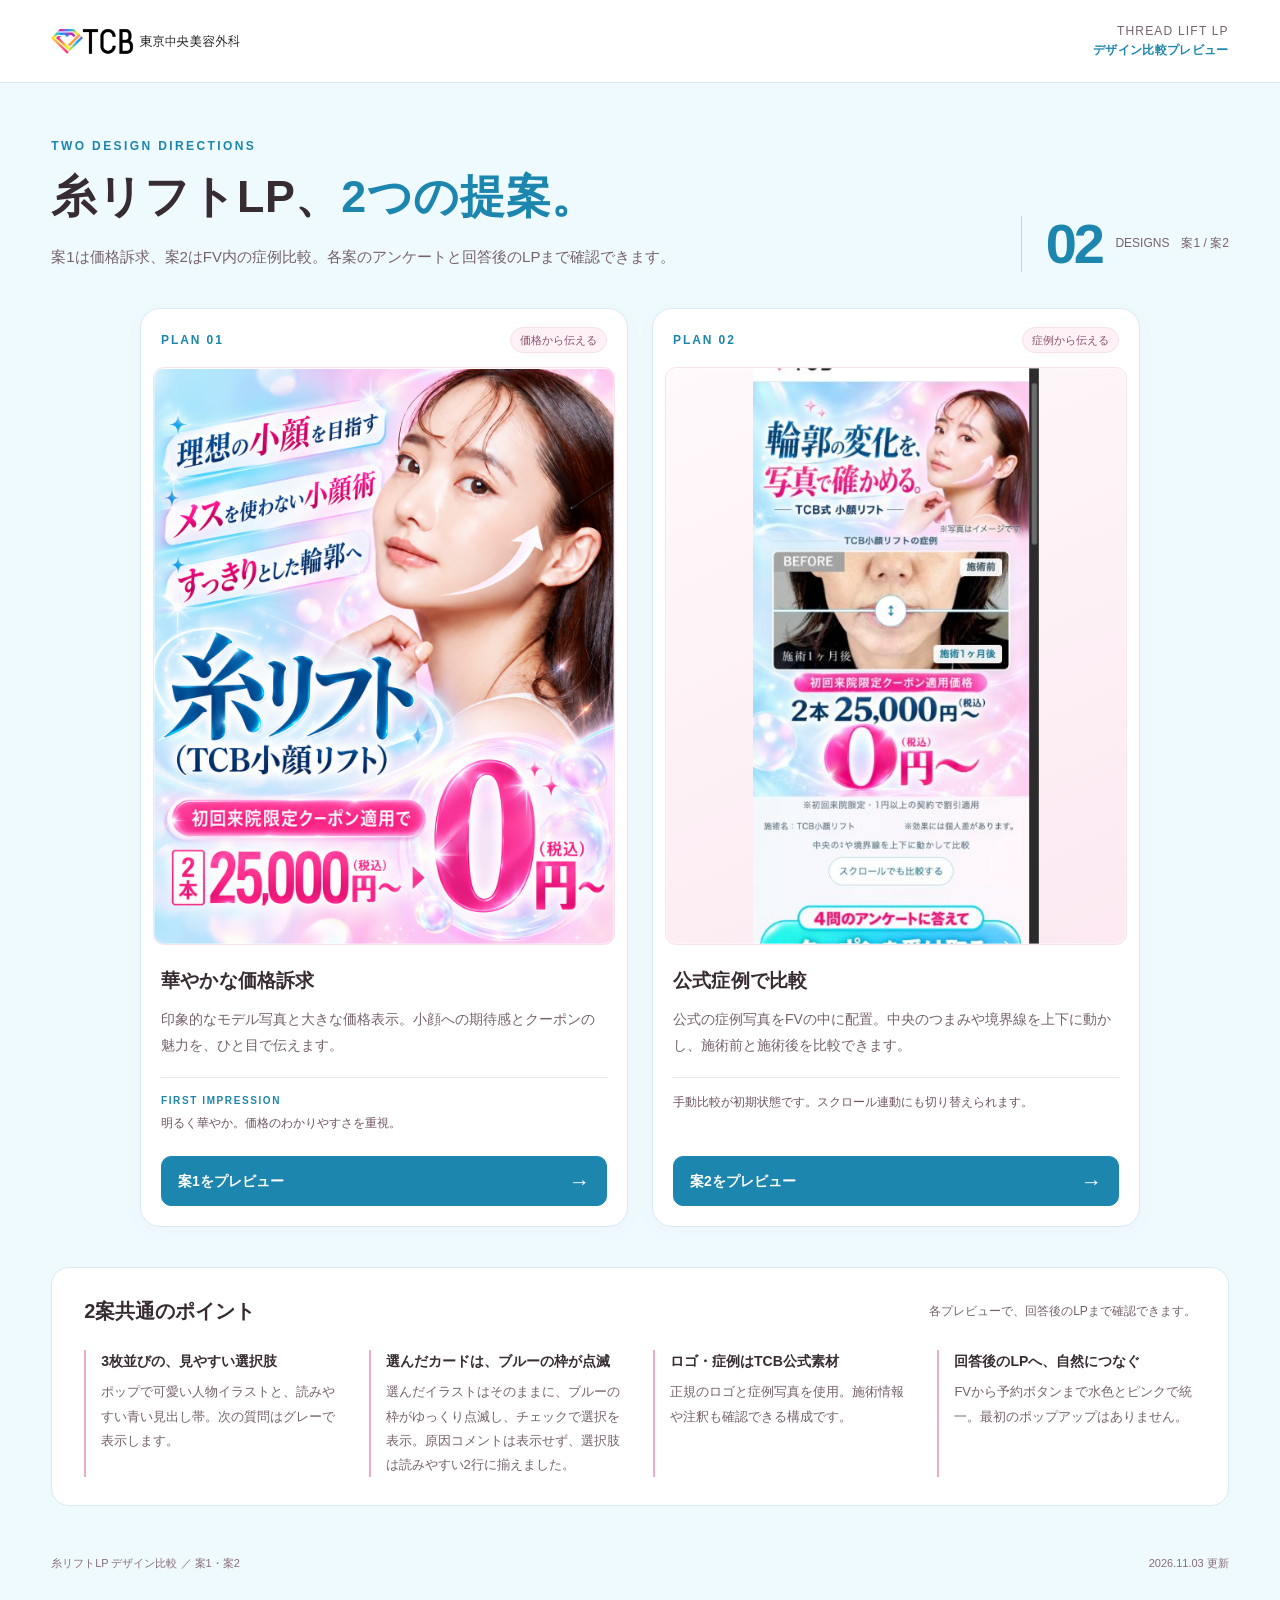
==== index.html @ ddf049f9 "Publish thread lift LP plans 1 and 2 with manual case comparison" ====
<!DOCTYPE html>

<html lang="ja">
<head>
<meta charset="utf-8"/>
<meta content="width=device-width, initial-scale=1" name="viewport"/>
<meta content="TCB小顔リフトLPの案1と案2を比較できます。案2の症例は手動で上下に動かして比較できます。" name="description"/>
<title>糸リフトLP｜案1・案2のプレビュー</title>
<style>
    :root{color-scheme:light;--ink:#382c33;--muted:#75616c;--pink:#1c86ae;--line:#d8eaf2;--paper:#fff;--wash:#effaff}
    *{box-sizing:border-box}html{scroll-behavior:smooth}body{margin:0;background:var(--wash);color:var(--ink);font-family:-apple-system,BlinkMacSystemFont,"Hiragino Kaku Gothic ProN","Yu Gothic",Meiryo,sans-serif;-webkit-font-smoothing:antialiased}a{color:inherit}img{display:block;max-width:100%}.wrap{width:min(1440px,100%);margin-inline:auto;padding-inline:clamp(20px,4vw,64px)}
    .topbar{border-bottom:1px solid var(--line);background:#fff}.topbar .wrap{display:flex;justify-content:space-between;align-items:center;gap:20px;min-height:82px}.brand{width:190px;height:auto}.review-label{font-size:12px;line-height:1.6;letter-spacing:.1em;color:var(--muted);text-align:right}.review-label span{display:block;color:var(--pink);font-weight:700;letter-spacing:.03em}
    .intro{padding-block:56px 36px;display:flex;align-items:flex-end;justify-content:space-between;gap:24px}.eyebrow{margin:0 0 13px;color:var(--pink);font-size:12px;font-weight:700;letter-spacing:.2em}h1{font-size:clamp(29px,3.5vw,48px);line-height:1.35;letter-spacing:.015em;margin:0 0 17px}h1 span{color:var(--pink)}.lead{max-width:650px;margin:0;color:var(--muted);font-size:15px;line-height:1.9}.plan-count{flex:0 0 auto;display:flex;align-items:center;gap:14px;border-left:1px solid #e3c6d3;padding-left:24px;color:var(--pink)}.plan-count strong{font-size:56px;line-height:1;font-weight:600;letter-spacing:-.06em}.plan-count span{font-size:12px;line-height:1.8;color:var(--muted)}
    .grid{display:grid;grid-template-columns:repeat(2,minmax(0,1fr));gap:24px;padding-bottom:40px}.card{background:var(--paper);border:1px solid var(--line);border-radius:20px;overflow:hidden;display:flex;flex-direction:column;box-shadow:0 5px 18px #7b365508;transition:box-shadow .2s,transform .2s}.card:hover{box-shadow:0 12px 30px #7b365514;transform:translateY(-3px)}.card-top{padding:18px 20px 14px;display:flex;align-items:center;justify-content:space-between;gap:8px}.plan-number{font-size:12px;letter-spacing:.16em;color:var(--pink);font-weight:800}.tag{font-size:11px;line-height:1.5;color:#87516a;background:#fff1f6;border:1px solid #f5dfe8;padding:4px 9px;border-radius:20px}.preview{display:block;position:relative;aspect-ratio:4/5;margin:0 12px;overflow:hidden;border:1px solid #f6e6ec;border-radius:11px;background:linear-gradient(155deg,#fff9fb,#fce9f1);text-decoration:none}.preview img{width:100%;height:100%;object-fit:contain}.preview::after{content:"";position:absolute;inset:0;border:1px solid #fff6;border-radius:inherit;pointer-events:none}.card-body{display:flex;flex-direction:column;flex:1;padding:22px 20px 20px}.card h2{font-size:clamp(19px,1.5vw,23px);line-height:1.45;letter-spacing:.01em;margin:0 0 12px}.description{margin:0 0 18px;color:var(--muted);font-size:14px;line-height:1.85;min-height:5.55em}.point{border-top:1px solid #f0e5ea;padding-top:14px;margin:0 0 22px;font-size:12px;line-height:1.75;color:#6f5362}.point b{display:block;color:var(--pink);font-size:10px;letter-spacing:.16em;margin-bottom:4px}.open{display:flex;align-items:center;justify-content:space-between;gap:12px;min-height:50px;margin-top:auto;padding:12px 16px;border:1px solid var(--pink);border-radius:10px;text-decoration:none;background:var(--pink);color:#fff;font-size:14px;font-weight:700;line-height:1.5;transition:background .2s}.open:hover{background:#972151}.open span{font-size:21px;font-weight:400;line-height:1}
    .common{background:#fff;border:1px solid var(--line);border-radius:18px;padding:28px 32px;margin-bottom:48px}.common-heading{display:flex;align-items:center;justify-content:space-between;gap:16px;margin-bottom:24px}.common h2{font-size:20px;margin:0;line-height:1.5}.common-heading p{margin:0;color:var(--muted);font-size:12px}.common-grid{display:grid;grid-template-columns:repeat(4,minmax(0,1fr));gap:26px}.common-item{padding-left:15px;border-left:2px solid #edabc7}.common-item h3{margin:0 0 8px;font-size:14px;line-height:1.6}.common-item p{margin:0;color:var(--muted);font-size:13px;line-height:1.85}.foot{display:flex;justify-content:space-between;gap:15px;padding-bottom:28px;color:#876d79;font-size:11px;line-height:1.7}.foot p{margin:0}a:focus-visible{outline:3px solid #248d9a;outline-offset:4px}
    @media(min-width:1181px){.description{min-height:7.4em}.point{min-height:6.2em}}
    @media(max-width:1180px){.grid{grid-template-columns:repeat(2,minmax(0,1fr));gap:24px}.preview{aspect-ratio:4/5}.card h2{font-size:24px}.description{min-height:3.7em}.point{min-height:4.5em}.card-body{padding:24px}.common-grid{grid-template-columns:repeat(2,minmax(0,1fr));gap:26px 32px}.intro{padding-top:42px}}
    @media(max-width:600px){.topbar .wrap{min-height:69px}.brand{width:155px}.review-label{font-size:10px}.intro{display:block;padding-block:34px 28px}.eyebrow{font-size:10px;margin-bottom:12px}h1{font-size:29px}.lead{font-size:14px}.plan-count{display:none}.grid{grid-template-columns:1fr;gap:24px;padding-bottom:30px}.card{border-radius:17px}.card-top{padding:17px 20px 14px}.preview{aspect-ratio:4/5}.card-body{padding:22px}.card h2{font-size:23px}.description{min-height:0;margin-bottom:16px}.point{min-height:0;margin-bottom:20px}.open{font-size:15px;min-height:53px}.common{padding:24px 20px;margin-bottom:28px}.common-heading{display:block;margin-bottom:24px}.common-heading p{margin-top:7px}.common-grid{grid-template-columns:1fr;gap:23px}.foot{display:block}.foot p+p{margin-top:5px}}
    @media(prefers-reduced-motion:reduce){html{scroll-behavior:auto}.card,.open{transition:none}.card:hover{transform:none}}
  
@media(min-width:1181px){.grid{max-width:1000px;margin-inline:auto}.preview{aspect-ratio:4/5}.description,.point{min-height:0}}
</style>
</head>
<body>
<header class="topbar">
<div class="wrap">
<img alt="TCB 東京中央美容外科" class="brand" height="47" src="assets/tcb-official-logo.webp" width="315"/>
<div class="review-label">THREAD LIFT LP<span>デザイン比較プレビュー</span></div>
</div>
</header>
<main class="wrap">
<section aria-labelledby="page-title" class="intro">
<div>
<p class="eyebrow">TWO DESIGN DIRECTIONS</p>
<h1 id="page-title">糸リフトLP、<span>2つの提案。</span></h1>
<p class="lead">案1は価格訴求、案2はFV内の症例比較。各案のアンケートと回答後のLPまで確認できます。</p>
</div>
<div aria-hidden="true" class="plan-count"><strong>02</strong><span>DESIGNS　案1 / 案2</span></div>
</section>
<section aria-label="2案の比較" class="grid">
<article class="card">
<div class="card-top"><span class="plan-number">PLAN 01</span><span class="tag">価格から伝える</span></div>
<a aria-label="案1 華やかな価格訴求のプレビューを開く" class="preview" href="plan1.html"><img alt="水色とピンクの光沢感に、モデル写真と大きな価格を組み合わせた案1" fetchpriority="high" height="1402" src="assets/art-fv-plan1-juno-v1.png" width="1122"/></a>
<div class="card-body"><h2>華やかな価格訴求</h2><p class="description">印象的なモデル写真と大きな価格表示。小顔への期待感とクーポンの魅力を、ひと目で伝えます。</p><p class="point"><b>FIRST IMPRESSION</b>明るく華やか。価格のわかりやすさを重視。</p><a class="open" href="plan1.html">案1をプレビュー<span aria-hidden="true">→</span></a></div>
</article>
<article class="card">
<div class="card-top"><span class="plan-number">PLAN 02</span><span class="tag">症例から伝える</span></div>
<a aria-label="案2 公式症例で比較のプレビューを開く" class="preview" href="plan2.html"><img alt="FV内に手動の症例比較を組み込んだ案2" src="assets/preview-plan2.png"/></a>
<div class="card-body"><h2>公式症例で比較</h2><p class="description">公式の症例写真をFVの中に配置。中央のつまみや境界線を上下に動かし、施術前と施術後を比較できます。</p><p class="point">手動比較が初期状態です。スクロール連動にも切り替えられます。</p><a class="open" href="plan2.html">案2をプレビュー<span aria-hidden="true">→</span></a></div>
</article>


</section>
<section aria-labelledby="common-title" class="common">
<div class="common-heading"><h2 id="common-title">2案共通のポイント</h2><p>各プレビューで、回答後のLPまで確認できます。</p></div>
<div class="common-grid">
<div class="common-item"><h3>3枚並びの、見やすい選択肢</h3><p>ポップで可愛い人物イラストと、読みやすい青い見出し帯。次の質問はグレーで表示します。</p></div>
<div class="common-item"><h3>選んだカードは、ブルーの枠が点滅</h3><p>選んだイラストはそのままに、ブルーの枠がゆっくり点滅し、チェックで選択を表示。原因コメントは表示せず、選択肢は読みやすい2行に揃えました。</p></div>
<div class="common-item"><h3>ロゴ・症例はTCB公式素材</h3><p>正規のロゴと症例写真を使用。施術情報や注釈も確認できる構成です。</p></div>
<div class="common-item"><h3>回答後のLPへ、自然につなぐ</h3><p>FVから予約ボタンまで水色とピンクで統一。最初のポップアップはありません。</p></div>
</div>
</section>
<footer class="foot"><p>糸リフトLP デザイン比較 ／ 案1・案2</p><p>2026.11.03 更新</p></footer>
</main>
</body>
</html>
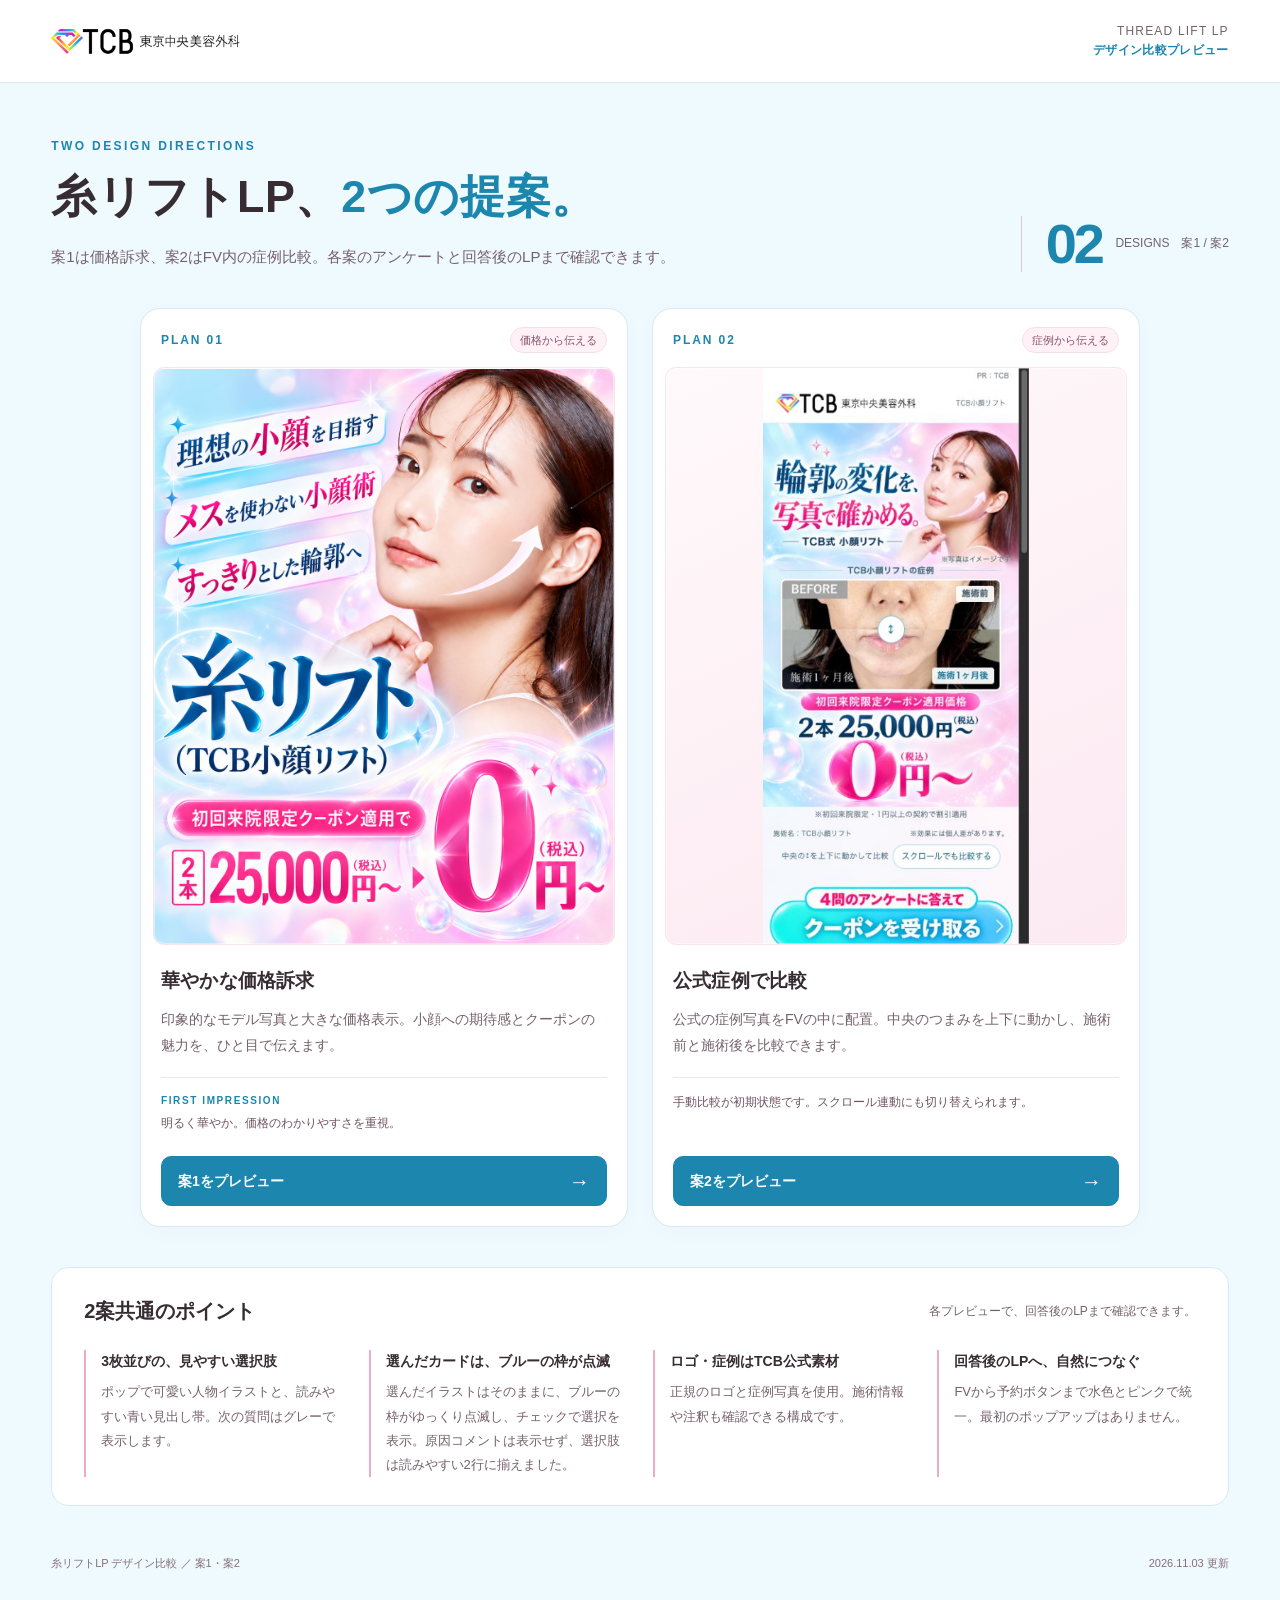
==== commit ae9fdde1: "Remove horizontal lines from the manual case comparison" ====
--- a/index.html
+++ b/index.html
@@ -46,7 +46,7 @@
 <article class="card">
 <div class="card-top"><span class="plan-number">PLAN 02</span><span class="tag">症例から伝える</span></div>
 <a aria-label="案2 公式症例で比較のプレビューを開く" class="preview" href="plan2.html"><img alt="FV内に手動の症例比較を組み込んだ案2" src="assets/preview-plan2.png"/></a>
-<div class="card-body"><h2>公式症例で比較</h2><p class="description">公式の症例写真をFVの中に配置。中央のつまみや境界線を上下に動かし、施術前と施術後を比較できます。</p><p class="point">手動比較が初期状態です。スクロール連動にも切り替えられます。</p><a class="open" href="plan2.html">案2をプレビュー<span aria-hidden="true">→</span></a></div>
+<div class="card-body"><h2>公式症例で比較</h2><p class="description">公式の症例写真をFVの中に配置。中央のつまみを上下に動かし、施術前と施術後を比較できます。</p><p class="point">手動比較が初期状態です。スクロール連動にも切り替えられます。</p><a class="open" href="plan2.html">案2をプレビュー<span aria-hidden="true">→</span></a></div>
 </article>
 
 
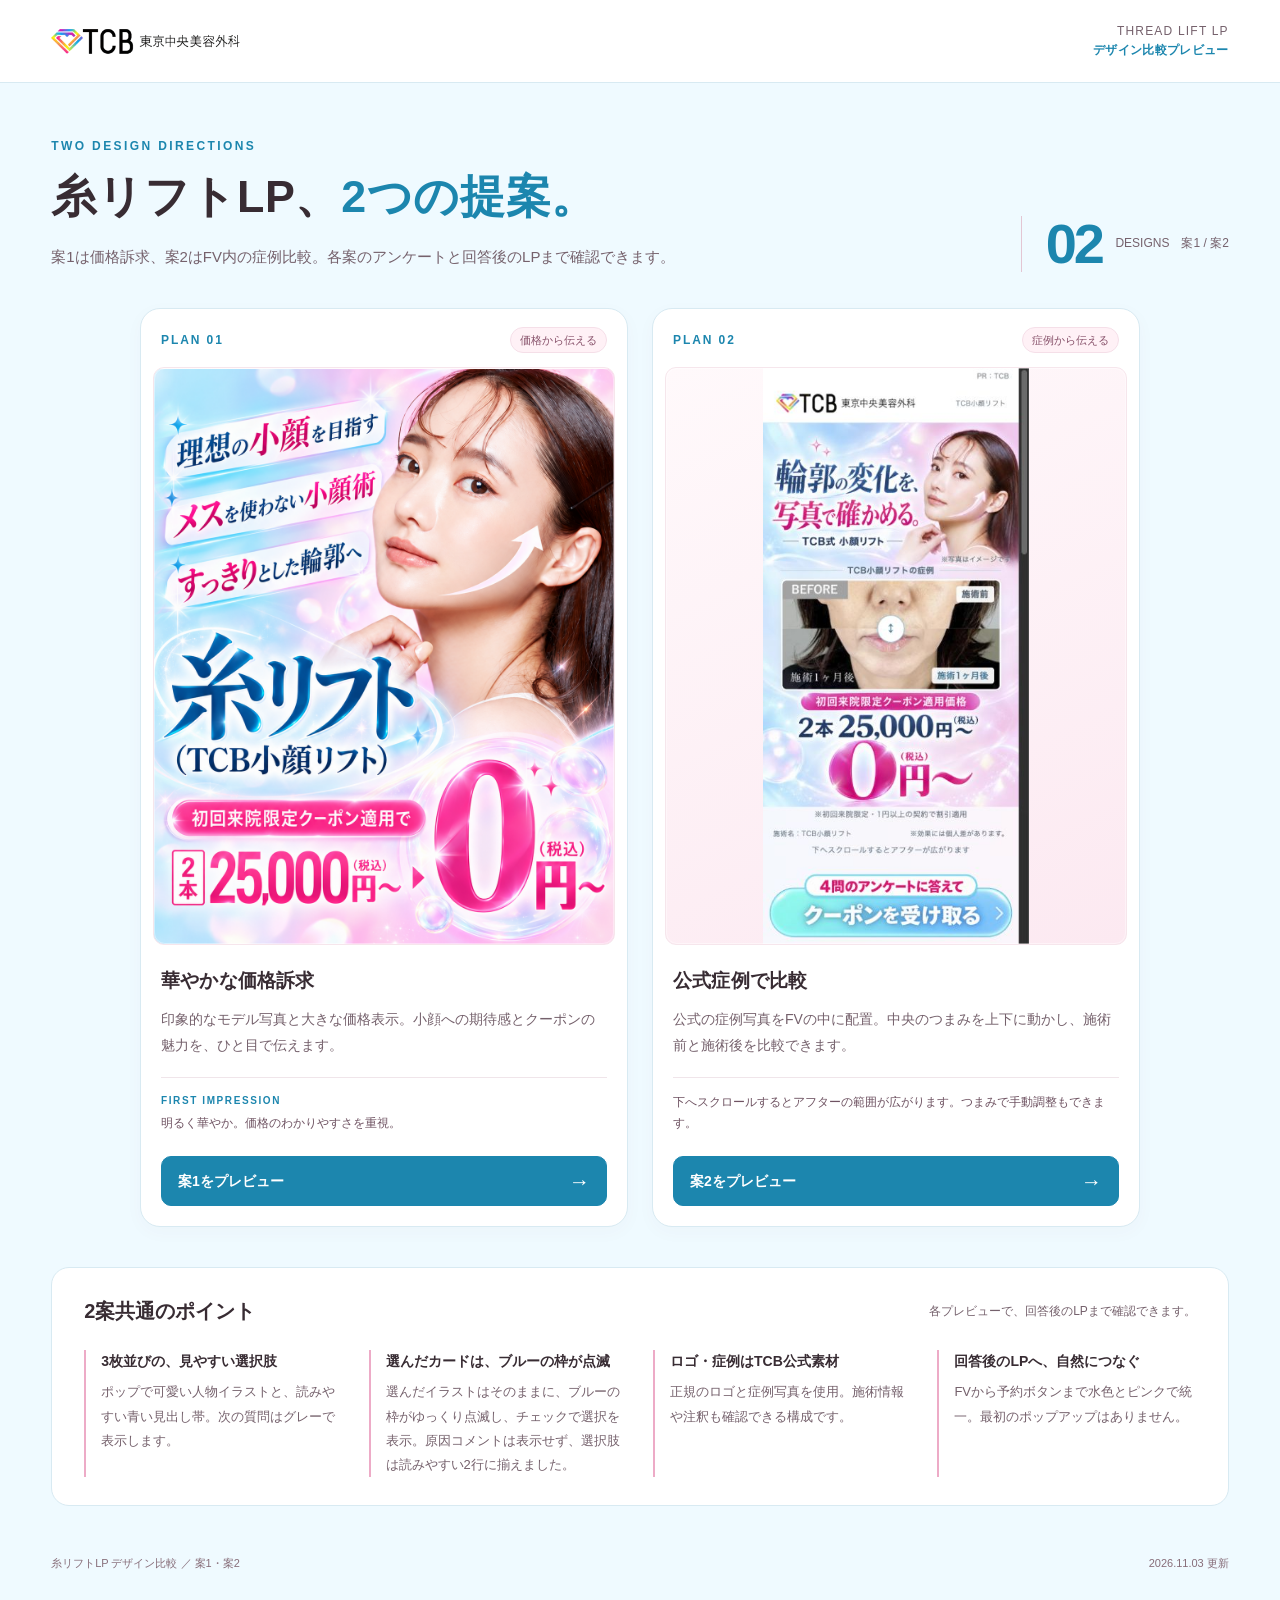
==== commit 6f26e127: "Reveal more of the after photo as visitors scroll down" ====
--- a/index.html
+++ b/index.html
@@ -46,7 +46,7 @@
 <article class="card">
 <div class="card-top"><span class="plan-number">PLAN 02</span><span class="tag">症例から伝える</span></div>
 <a aria-label="案2 公式症例で比較のプレビューを開く" class="preview" href="plan2.html"><img alt="FV内に手動の症例比較を組み込んだ案2" src="assets/preview-plan2.png"/></a>
-<div class="card-body"><h2>公式症例で比較</h2><p class="description">公式の症例写真をFVの中に配置。中央のつまみを上下に動かし、施術前と施術後を比較できます。</p><p class="point">手動比較が初期状態です。スクロール連動にも切り替えられます。</p><a class="open" href="plan2.html">案2をプレビュー<span aria-hidden="true">→</span></a></div>
+<div class="card-body"><h2>公式症例で比較</h2><p class="description">公式の症例写真をFVの中に配置。中央のつまみを上下に動かし、施術前と施術後を比較できます。</p><p class="point">下へスクロールするとアフターの範囲が広がります。つまみで手動調整もできます。</p><a class="open" href="plan2.html">案2をプレビュー<span aria-hidden="true">→</span></a></div>
 </article>
 
 
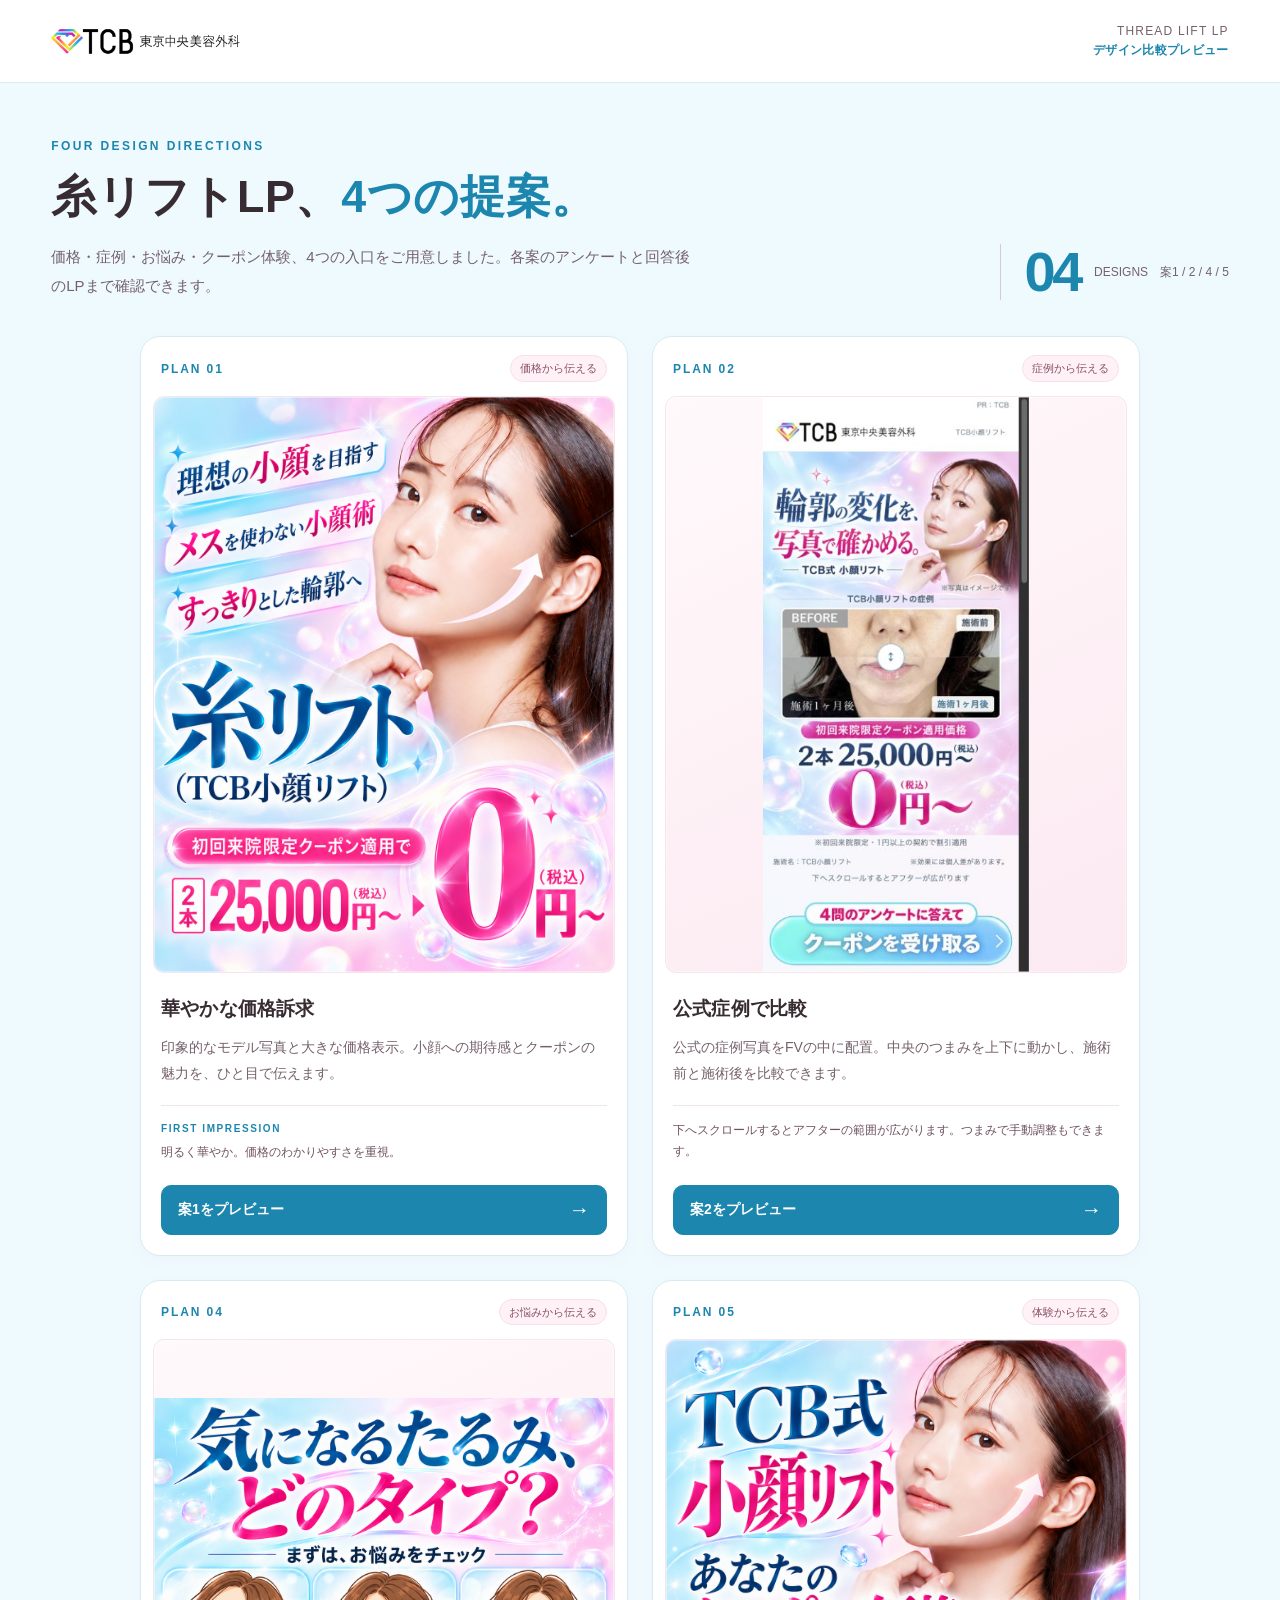
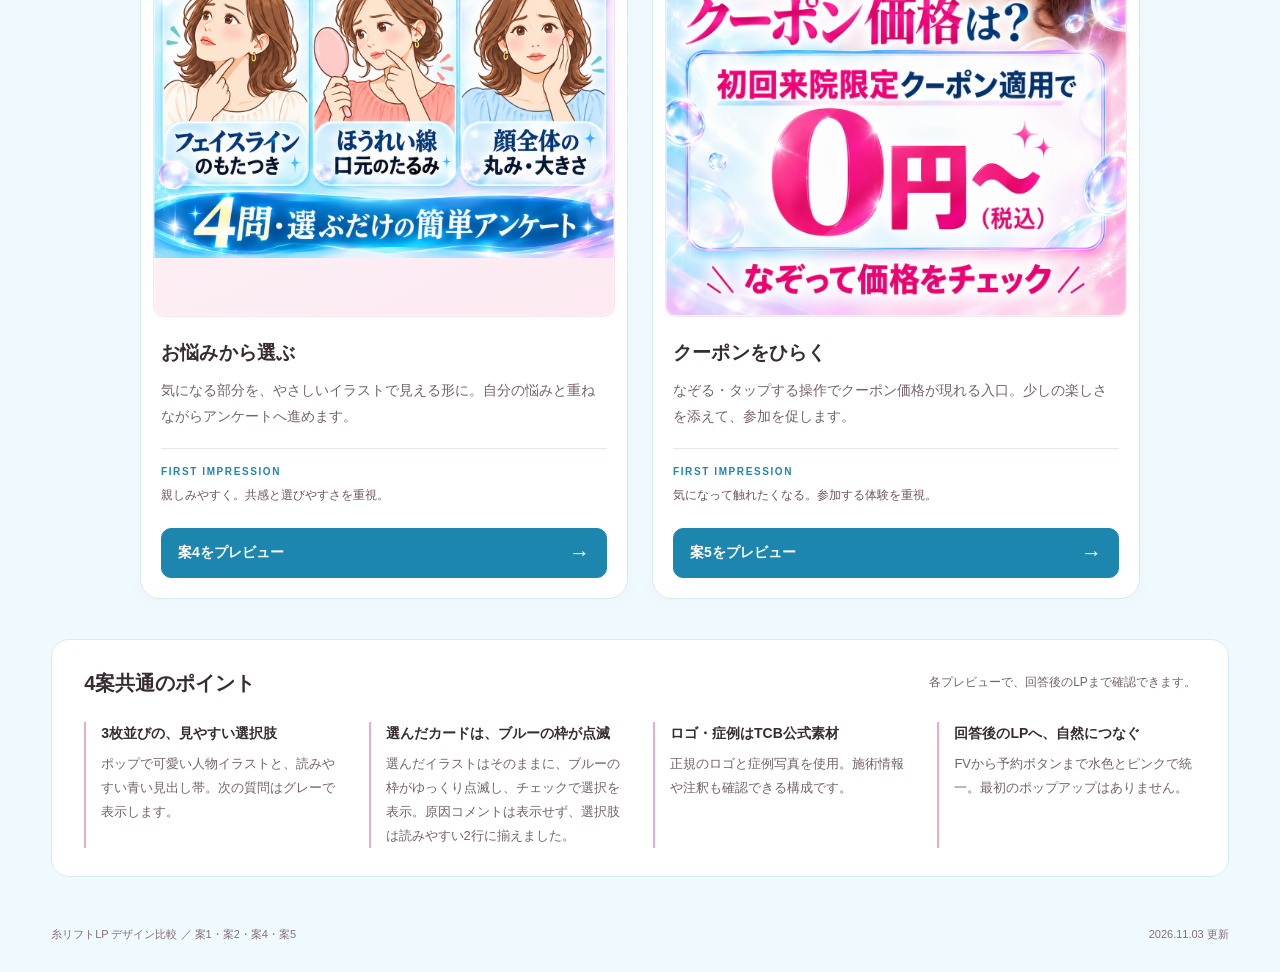
==== commit 6aa0324c: "Publish plans 4 and 5 and expand the comparison page to all four designs" ====
--- a/index.html
+++ b/index.html
@@ -4,8 +4,8 @@
 <head>
 <meta charset="utf-8"/>
 <meta content="width=device-width, initial-scale=1" name="viewport"/>
-<meta content="TCB小顔リフトLPの案1と案2を比較できます。案2の症例は手動で上下に動かして比較できます。" name="description"/>
-<title>糸リフトLP｜案1・案2のプレビュー</title>
+<meta content="TCB小顔リフトLPの案1・案2・案4・案5を比較できます。各案のアンケートと回答後のLPをご覧いただけます。" name="description"/>
+<title>糸リフトLP｜4案のプレビュー</title>
 <style>
     :root{color-scheme:light;--ink:#382c33;--muted:#75616c;--pink:#1c86ae;--line:#d8eaf2;--paper:#fff;--wash:#effaff}
     *{box-sizing:border-box}html{scroll-behavior:smooth}body{margin:0;background:var(--wash);color:var(--ink);font-family:-apple-system,BlinkMacSystemFont,"Hiragino Kaku Gothic ProN","Yu Gothic",Meiryo,sans-serif;-webkit-font-smoothing:antialiased}a{color:inherit}img{display:block;max-width:100%}.wrap{width:min(1440px,100%);margin-inline:auto;padding-inline:clamp(20px,4vw,64px)}
@@ -31,13 +31,13 @@
 <main class="wrap">
 <section aria-labelledby="page-title" class="intro">
 <div>
-<p class="eyebrow">TWO DESIGN DIRECTIONS</p>
-<h1 id="page-title">糸リフトLP、<span>2つの提案。</span></h1>
-<p class="lead">案1は価格訴求、案2はFV内の症例比較。各案のアンケートと回答後のLPまで確認できます。</p>
+<p class="eyebrow">FOUR DESIGN DIRECTIONS</p>
+<h1 id="page-title">糸リフトLP、<span>4つの提案。</span></h1>
+<p class="lead">価格・症例・お悩み・クーポン体験、4つの入口をご用意しました。各案のアンケートと回答後のLPまで確認できます。</p>
 </div>
-<div aria-hidden="true" class="plan-count"><strong>02</strong><span>DESIGNS　案1 / 案2</span></div>
+<div aria-hidden="true" class="plan-count"><strong>04</strong><span>DESIGNS　案1 / 2 / 4 / 5</span></div>
 </section>
-<section aria-label="2案の比較" class="grid">
+<section aria-label="4案の比較" class="grid">
 <article class="card">
 <div class="card-top"><span class="plan-number">PLAN 01</span><span class="tag">価格から伝える</span></div>
 <a aria-label="案1 華やかな価格訴求のプレビューを開く" class="preview" href="plan1.html"><img alt="水色とピンクの光沢感に、モデル写真と大きな価格を組み合わせた案1" fetchpriority="high" height="1402" src="assets/art-fv-plan1-juno-v1.png" width="1122"/></a>
@@ -48,11 +48,17 @@
 <a aria-label="案2 公式症例で比較のプレビューを開く" class="preview" href="plan2.html"><img alt="FV内に手動の症例比較を組み込んだ案2" src="assets/preview-plan2.png"/></a>
 <div class="card-body"><h2>公式症例で比較</h2><p class="description">公式の症例写真をFVの中に配置。中央のつまみを上下に動かし、施術前と施術後を比較できます。</p><p class="point">下へスクロールするとアフターの範囲が広がります。つまみで手動調整もできます。</p><a class="open" href="plan2.html">案2をプレビュー<span aria-hidden="true">→</span></a></div>
 </article>
-
-
-</section>
+<article class="card">
+<div class="card-top"><span class="plan-number">PLAN 04</span><span class="tag">お悩みから伝える</span></div>
+<a aria-label="案4 お悩みから選ぶのプレビューを開く" class="preview" href="plan4.html"><img alt="気になるたるみのタイプを人物イラストで伝える案4" height="1254" src="assets/art-fv-plan4-pop-v1.png" width="1254"/></a>
+<div class="card-body"><h2>お悩みから選ぶ</h2><p class="description">気になる部分を、やさしいイラストで見える形に。自分の悩みと重ねながらアンケートへ進めます。</p><p class="point"><b>FIRST IMPRESSION</b>親しみやすく。共感と選びやすさを重視。</p><a class="open" href="plan4.html">案4をプレビュー<span aria-hidden="true">→</span></a></div>
+</article><article class="card">
+<div class="card-top"><span class="plan-number">PLAN 05</span><span class="tag">体験から伝える</span></div>
+<a aria-label="案5 クーポンをひらくのプレビューを開く" class="preview" href="plan5.html"><img alt="クーポンをひらいて価格を確認する案5" height="1402" src="assets/art-fv-plan5-juno-v1.png" width="1122"/></a>
+<div class="card-body"><h2>クーポンをひらく</h2><p class="description">なぞる・タップする操作でクーポン価格が現れる入口。少しの楽しさを添えて、参加を促します。</p><p class="point"><b>FIRST IMPRESSION</b>気になって触れたくなる。参加する体験を重視。</p><a class="open" href="plan5.html">案5をプレビュー<span aria-hidden="true">→</span></a></div>
+</article></section>
 <section aria-labelledby="common-title" class="common">
-<div class="common-heading"><h2 id="common-title">2案共通のポイント</h2><p>各プレビューで、回答後のLPまで確認できます。</p></div>
+<div class="common-heading"><h2 id="common-title">4案共通のポイント</h2><p>各プレビューで、回答後のLPまで確認できます。</p></div>
 <div class="common-grid">
 <div class="common-item"><h3>3枚並びの、見やすい選択肢</h3><p>ポップで可愛い人物イラストと、読みやすい青い見出し帯。次の質問はグレーで表示します。</p></div>
 <div class="common-item"><h3>選んだカードは、ブルーの枠が点滅</h3><p>選んだイラストはそのままに、ブルーの枠がゆっくり点滅し、チェックで選択を表示。原因コメントは表示せず、選択肢は読みやすい2行に揃えました。</p></div>
@@ -60,7 +66,7 @@
 <div class="common-item"><h3>回答後のLPへ、自然につなぐ</h3><p>FVから予約ボタンまで水色とピンクで統一。最初のポップアップはありません。</p></div>
 </div>
 </section>
-<footer class="foot"><p>糸リフトLP デザイン比較 ／ 案1・案2</p><p>2026.11.03 更新</p></footer>
+<footer class="foot"><p>糸リフトLP デザイン比較 ／ 案1・案2・案4・案5</p><p>2026.11.03 更新</p></footer>
 </main>
 </body>
 </html>
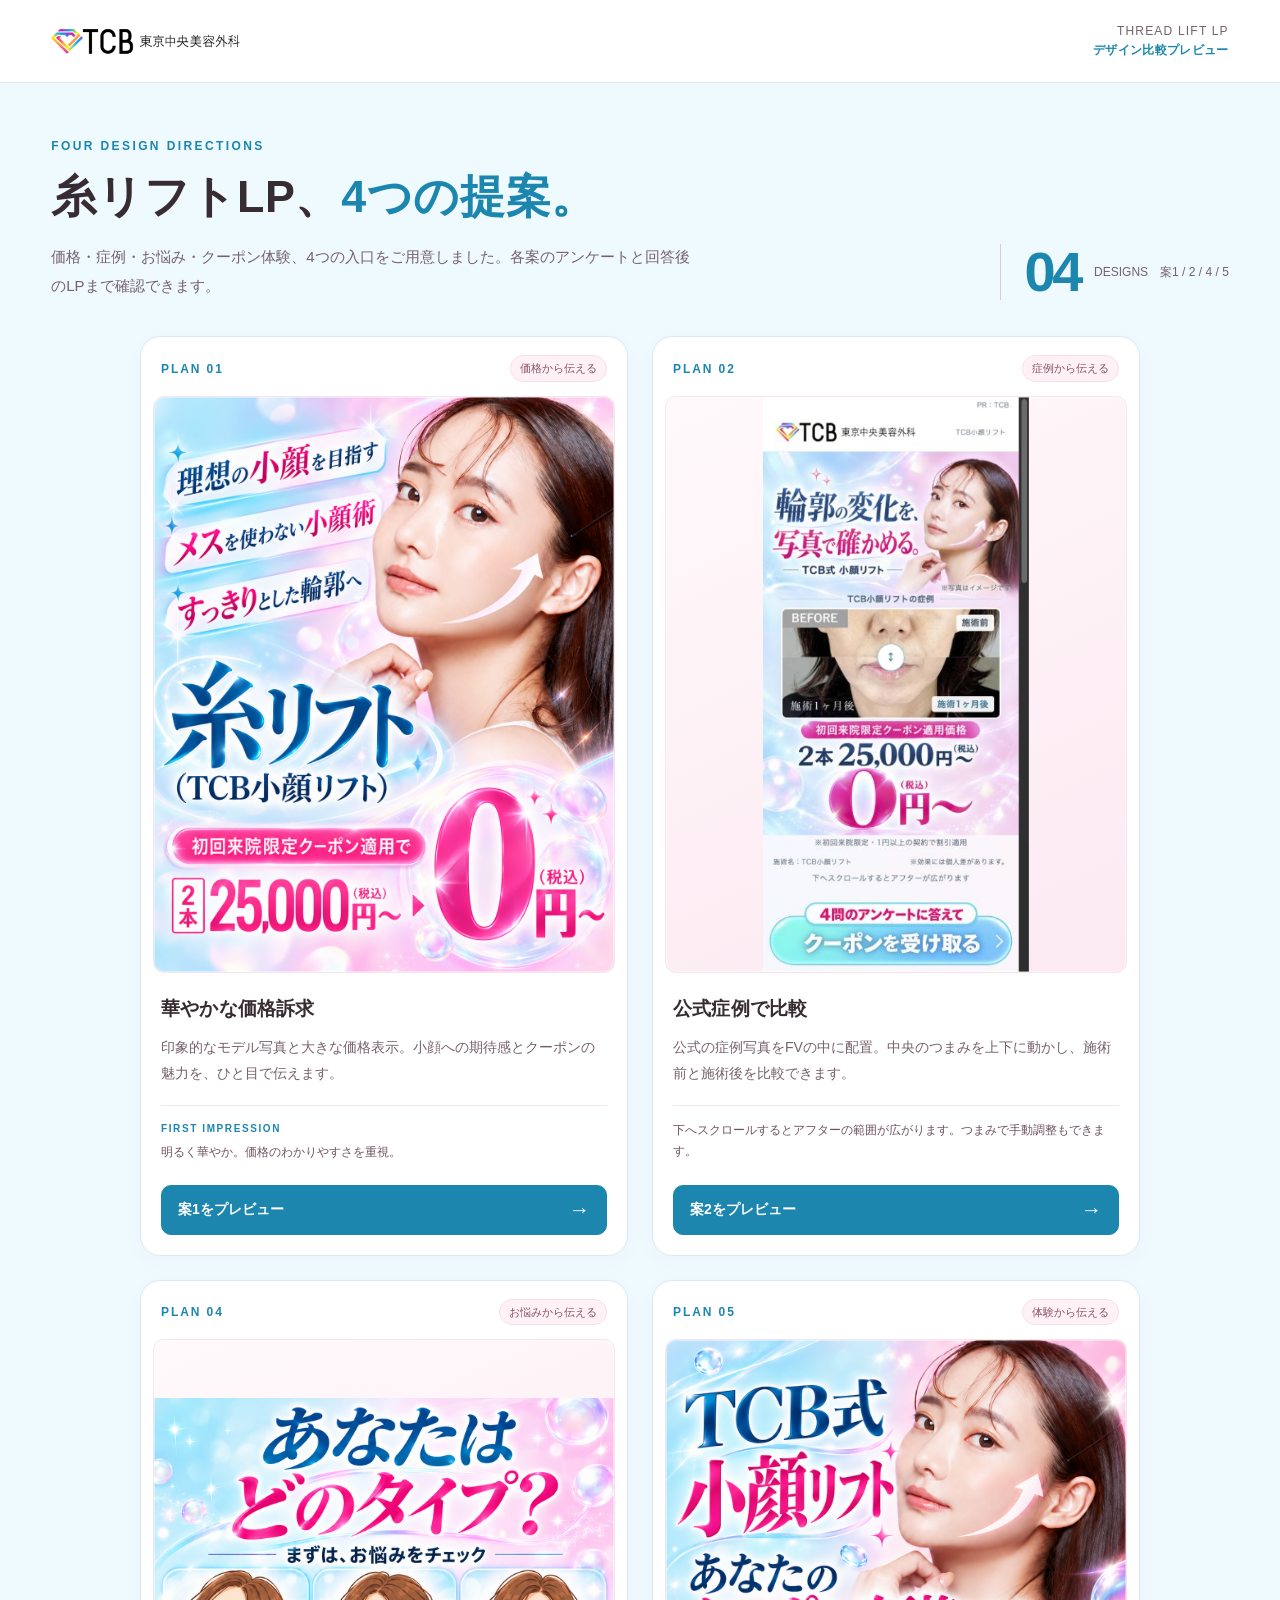
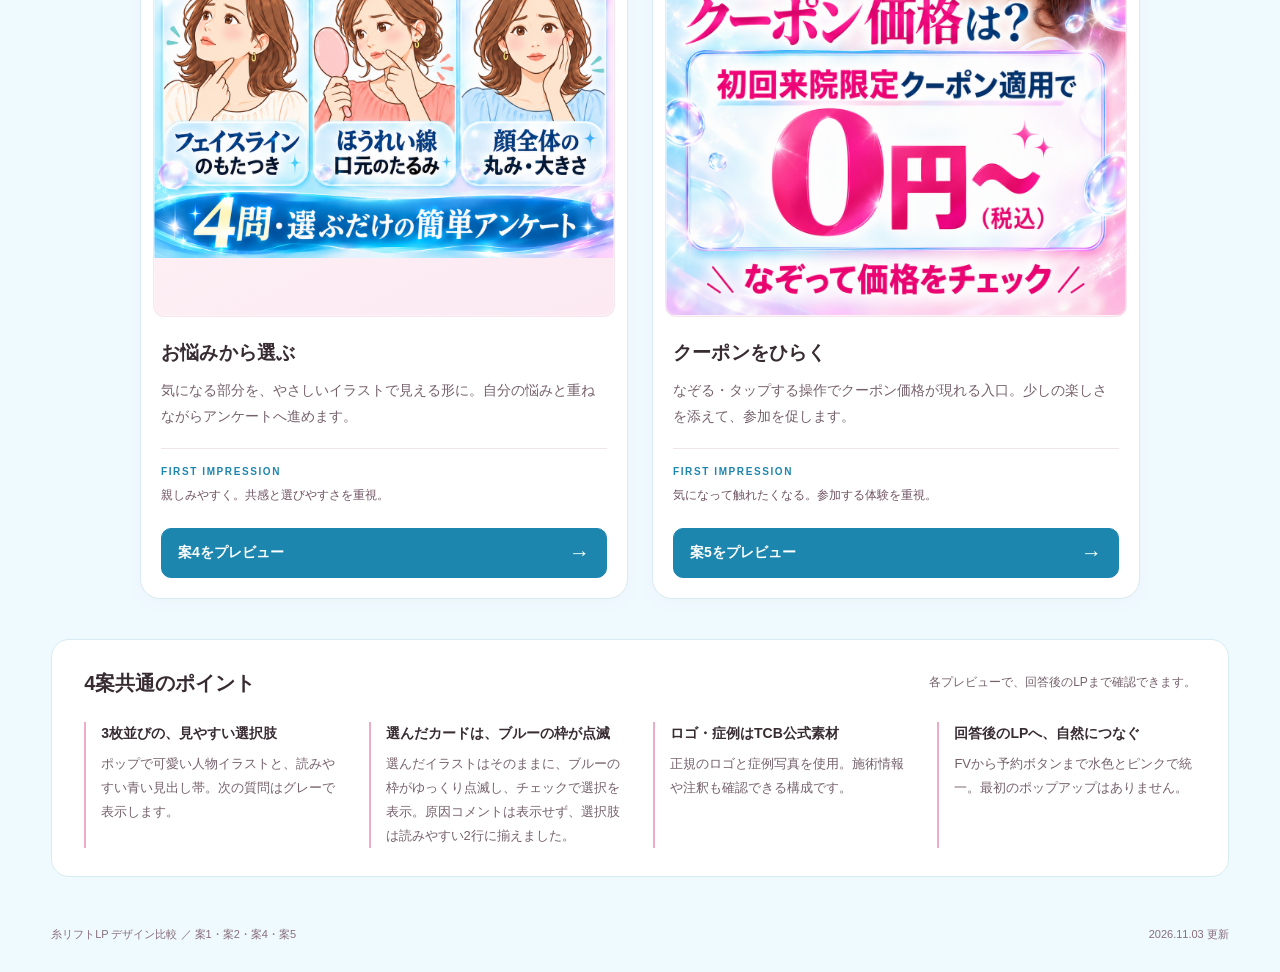
==== commit e076f249: "Change plan 4 hero headline to あなたはどのタイプ？" ====
--- a/index.html
+++ b/index.html
@@ -50,7 +50,7 @@
 </article>
 <article class="card">
 <div class="card-top"><span class="plan-number">PLAN 04</span><span class="tag">お悩みから伝える</span></div>
-<a aria-label="案4 お悩みから選ぶのプレビューを開く" class="preview" href="plan4.html"><img alt="気になるたるみのタイプを人物イラストで伝える案4" height="1254" src="assets/art-fv-plan4-pop-v1.png" width="1254"/></a>
+<a aria-label="案4 お悩みから選ぶのプレビューを開く" class="preview" href="plan4.html"><img alt="あなたはどのタイプ？ お悩みのタイプを人物イラストで伝える案4" height="1254" src="assets/art-fv-plan4-your-type-v2.png" width="1254"/></a>
 <div class="card-body"><h2>お悩みから選ぶ</h2><p class="description">気になる部分を、やさしいイラストで見える形に。自分の悩みと重ねながらアンケートへ進めます。</p><p class="point"><b>FIRST IMPRESSION</b>親しみやすく。共感と選びやすさを重視。</p><a class="open" href="plan4.html">案4をプレビュー<span aria-hidden="true">→</span></a></div>
 </article><article class="card">
 <div class="card-top"><span class="plan-number">PLAN 05</span><span class="tag">体験から伝える</span></div>
